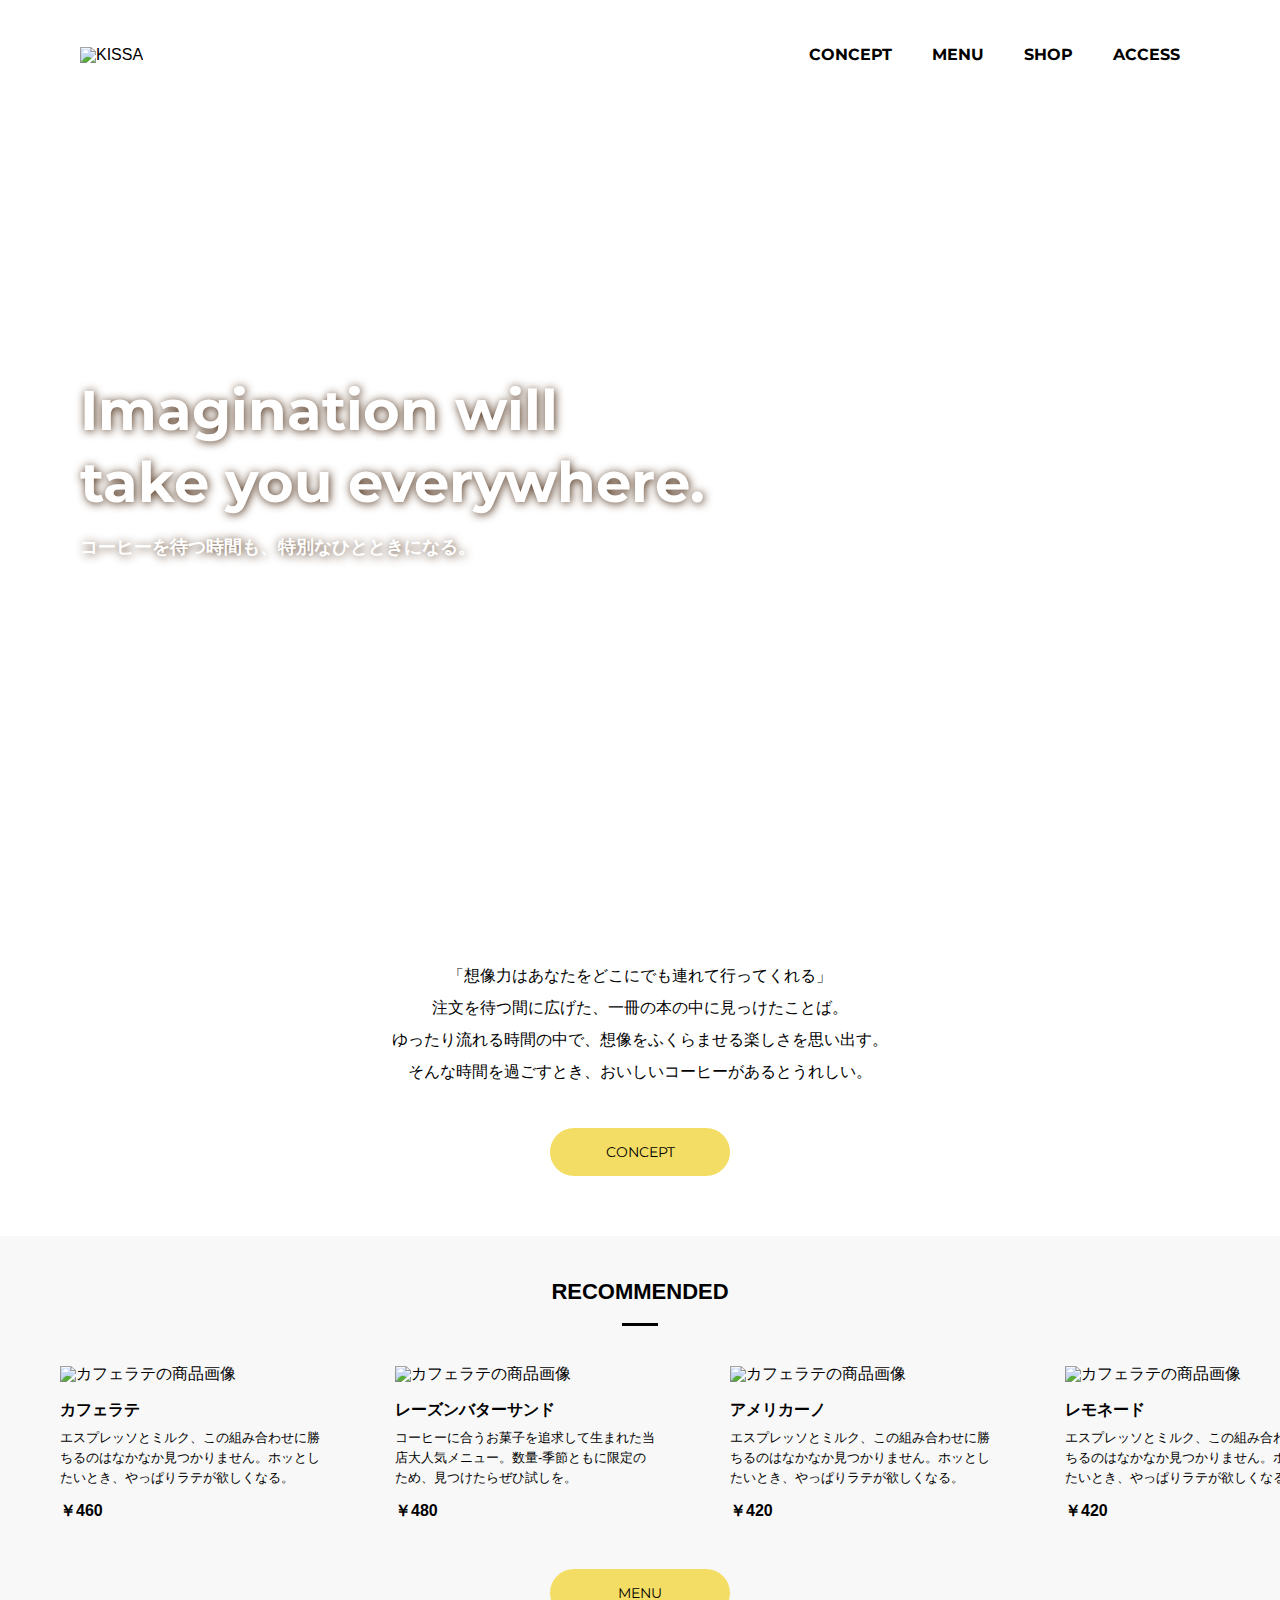
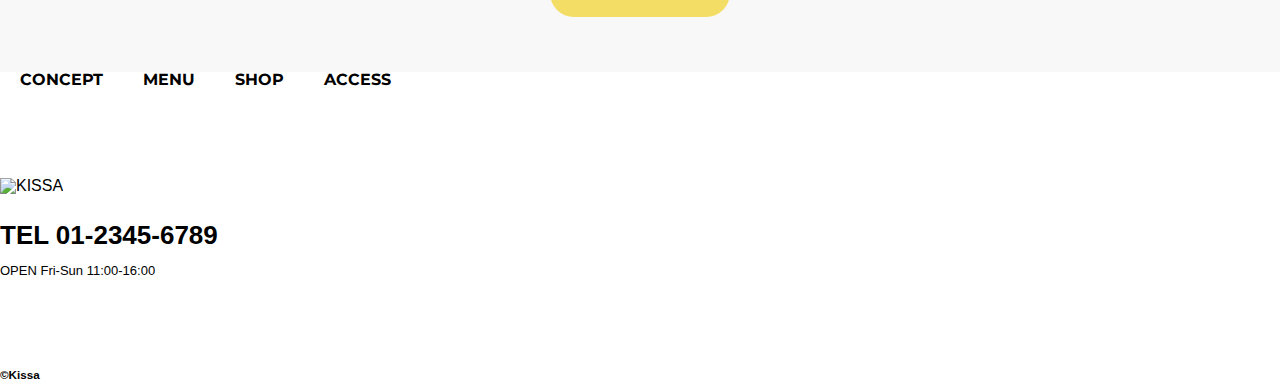
==== index.html @ 2f216c62 "Initial commit" ====
<!DOCTYPE html>
<html>
<!--head-->

<head>
  <meta charset="UTF-8">
  <title>KISSA official website</title>
  <meta name="description" content="自家焙煎したこだわりのコーヒーと、思わず長居したくなるような居心地の良い空間を提供するカフェ「KISSA」のウェブサイトです。">
  <meta name="viewport" content="width=device-width">
  <script src="HTML_CSS_WebDesign2\top\js\toggle-menu.js"></script>
  <link href="common.css" rel="stylesheet">
  <link href="index.css" rel="stylesheet">
  <link rel="preconnect" href="https://fonts.googleapis.com">
  <link rel="preconnect" href="https://fonts.gstatic.com" crossorigin>
  <link href="https://fonts.googleapis.com/css2?family=Montserrat:ital,wght@0,700;1,700&display=swap" rel="stylesheet">
</head>
<!--head-->

<body>
  <header class="header">
    <div class="header-inner">
      <a class="header-logo" href="common.html">
        <img src="HTML_CSS_WebDesign2\top\images\common\logo-header.png" alt="KISSA">
      </a>
      <button class="toggle-menu-button"></button>
      <div class="header-site-menu">
        <nav class="site-menu">
          <ul>
            <li><a href="HTML_CSS_WebDesign2\HTML_CSS_WebDesign2\down\kissa\concept.html">CONCEPT</a></li>
            <li><a href="HTML_CSS_WebDesign2\HTML_CSS_WebDesign2\down\kissa\menu.html">MENU</a></li>
            <li><a href="HTML_CSS_WebDesign2\HTML_CSS_WebDesign2\down\kissa\shop.html">SHOP</a></li>
            <li><a href="HTML_CSS_WebDesign2\HTML_CSS_WebDesign2\down\kissa\access.html">ACCESS</a></li>
          </ul>
        </nav>
      </div>
    </div>
  </header>
  <!--main-->
  <main class="main">
    <div class="first-view">
      <div class="first-view-text">
        <h1>Imagination will <br>take you everywhere.</h1>
        <p>コーヒーを待つ時間も、特別なひとときになる。</p>
      </div>
    </div>
    <div class="lead">
      <p>
        「想像力はあなたをどこにでも連れて行ってくれる」<br>注文を待つ間に広げた、一冊の本の中に見っけたことば。<br>ゆったり流れる時間の中で、想像をふくらませる楽しさを思い出す。<br>そんな時間を過ごすとき、おいしいコーヒーがあるとうれしい。
      </p>
      <div class="link-button-area">
        <a class="link-button" href="concept.html">CONCEPT</a>
      </div>
    </div>
    <div class="recommended">
      <h2>RECOMMENDED</h2>
      <ul class="item-list">
        <li>
          <img src="HTML_CSS_WebDesign2\top\images\index\img-item01.jpg" alt="カフェラテの商品画像">
          <dl>
            <dt>カフェラテ</dt>
            <dd>エスプレッソとミルク、この組み合わせに勝ちるのはなかなか見つかりません。ホッとしたいとき、やっぱりラテが欲しくなる。</dd>
          </dl>
          <p class="price">￥460</p>
        </li>
        <li>
          <img src="HTML_CSS_WebDesign2\top\images\index\img-item02.jpg" alt="カフェラテの商品画像">
          <dl>
            <dt>レーズンバターサンド</dt>
            <dd>コーヒーに合うお菓子を追求して生まれた当店大人気メニュー。数量‐季節ともに限定のため、見つけたらぜひ試しを。</dd>
          </dl>
          <p class="price">￥480</p>
        </li>
        <li>
          <img src="HTML_CSS_WebDesign2\top\images\index\img-item03.jpg" alt="カフェラテの商品画像">
          <dl>
            <dt>アメリカーノ</dt>
            <dd>エスプレッソとミルク、この組み合わせに勝ちるのはなかなか見つかりません。ホッとしたいとき、やっぱりラテが欲しくなる。</dd>
          </dl>
          <p class="price">￥420</p>
        </li>
        <li>
          <img src="HTML_CSS_WebDesign2\top\images\index\img-item04.jpg" alt="カフェラテの商品画像">
          <dl>
            <dt>レモネード</dt>
            <dd>エスプレッソとミルク、この組み合わせに勝ちるのはなかなか見つかりません。ホッとしたいとき、やっぱりラテが欲しくなる。</dd>
          </dl>
          <p class="price">￥420</p>
        </li>
        <li>
          <img src="HTML_CSS_WebDesign2\top\images\index\img-item05.jpg" alt="カフェラテの商品画像">
          <dl>
            <dt>ホットドック‐チリ</dt>
            <dd>エスプレッソとミルク、この組み合わせに勝ちるのはなかなか見つかりません。ホッとしたいとき、やっぱりラテが欲しくなる。</dd>
          </dl>
          <p class="price">￥540</p>
        </li>
      </ul>
      <div class="link-button-area">
        <a class="link-button" href="menu.html">MENU</a>
      </div>
    </div>
  </main>
  <!--main-->
  <!--footer-->
  <footer class="footerssss">
    <nav class="site-menu">
      <ul>
        <li><a href="HTML_CSS_WebDesign2\HTML_CSS_WebDesign2\down\kissa\concept.html">CONCEPT</a></li>
        <li><a href="HTML_CSS_WebDesign2\HTML_CSS_WebDesign2\down\kissa\menu.html">MENU</a></li>
        <li><a href="HTML_CSS_WebDesign2\HTML_CSS_WebDesign2\down\kissa\shop.html">SHOP</a></li>
        <li><a href="HTML_CSS_WebDesign2\HTML_CSS_WebDesign2\down\kissa\access.html">ACCESS</a></li>
      </ul>
    </nav>
    <a class="footer-logo" href="common.html">
      <img src="HTML_CSS_WebDesign2\top\images\common\logo-footer.png" alt="KISSA">
    </a>
    <p class="footer-tel">TEL 01-2345-6789</p>
    <p class="footer-time">OPEN Fri-Sun 11:00-16:00</p>
    <p class="copyright"><small>&copy;Kissa</small></p>

  </footer>
  <!--footer-->
</body>

</html>
---- common.css ----
@charset "utf-8";

*,
::before,
::after{
  padding: 0;
  margin: 0;
  box-sizing: border-box;
}

ul,ol{
  list-style: none;
}

a{
  color: inherit;
  text-decoration: none;
}

body{
  font-family: sans-serif;
  font-size: 16px;
  color: #000000;
  line-height: 1;
  background-color: #ffff;
}

img{
  max-width: 100%;
}

.header-inner{
  max-width: 1200px;
  height: 110px;
  margin-left: auto;
  margin-right: auto;
  padding-left: 40px;
  padding-right: 40px;
  display: flex;
  justify-content: space-between;
  align-items: center;
}

.toggle-menu-button{
  display: none;
}

.header-logo{
  display: block;
  width: 170px;
}

.site-menu ul {
  display: flex;
}

.site-menu ul li{
  margin-left: 20px;
  margin-right: 20px;
}

.site-menu ul li a {
  font-family: "Montserrat", sans-serif;
  font-weight: bold;
}

.footer{
  color: #fff;
  background-color: #24211b;
  padding-top: 30px;
  padding-bottom: 15px;
  display: flex;
  flex-direction: column;
  align-items: center;
}

.footer-logo{
  display: block;
  width: 235px;
  margin-top: 90px;
}

.footer-tel{
  font-size: 26px;
  font-weight: bold;
  margin-top: 28px;
}

.footer-time{
  font-size: 13px;
  margin-top: 16px;
}

.copyright{
  font-size: 14px;
  font-weight: bold;
  margin-top: 90px;
}

@media (max-width: 800px){
  .site-menu ul{
    display: block;
    text-align: center;
  }

  .site-menu li{
    margin-top: 20px;
  }

  .header{
    position: fixed;
    top: 0;
    left: 0;
    right: 0;
    background-color: #fff;
    height: 50px;
    z-index: 10;
    box-shadow: 0 3px 6px rgba(0, 0, 0, 0.1);
  }

  .header-inner{
    padding-left: 20px;
    padding-right: 20px;
    height: 100%;
    position: relative;
  }

  .header-logo{
    width: 100px;
  }

  .header-site-menu {
    position: absolute;
    top: 100%;
    left: 0;
    right: 0;
    color: #ffffff;
    background-color: #736E62;
    padding-top: 30px;
    padding-bottom: 50px;
    display: none;
  }

  .header-site-menu.is-show {
    display: block;
  }

  .toggle-menu-button{
    display: block;
    width: 44px;
    height: 34px;
    background-image: url(../HTML_CSS_WebDesign2/top/images/common/icon-menu.png);
    background-size: 50%;
    background-position: center;
    background-repeat: no-repeat;
    background-color: transparent;
    border: none;
    border-radius: 0;
    outline:none;
  }

  .main{
    padding-top: 50px;
  }

  .footer-logo{
    margin-top: 60px;
  }

  .footer-tel{
    font-size: 20px;
  }

  .copyright{
    margin-top: 50px;
  }
}
---- index.css ----
@charset "utf-8";

.first-view {
  height: calc(100vh - 110px);
  background-image: url(../HTML_CSS_WebDesign2/top/images/index/bg-main.jpg);
  background-repeat: no-repeat;
  background-position: center center;
  background-size: cover;
  display: flex;
  align-items: center;
}

.first-view-text {
  width: 100%;
  max-width: 1200px;
  margin-left: auto;
  margin-right: auto;
  padding-left: 40px;
  padding-bottom: 80px;
  color: #fff;
  font-weight: bold;
  text-shadow: 1px 1px 10px #4b2c14;
}

.first-view-text h1 {
  font-family: "Montserrat", sans-serif;
  font-size: 56px;
  line-height: 72px;
}

.first-view-text p {
  font-size: 18px;
  margin-top: 20px;
}

.lead{
  max-width: 1200px;
  margin: 60px auto;

}

.lead p{
  line-height: 2;
  text-align: center;
  
}

.link-button-area{
  text-align: center;
  margin-top: 40px;
}

.link-button{
  background-color: #f4dd64;
  display: inline-block;
  min-width: 180px;
  line-height: 48px;
  border-radius: 24px;
  font-family: 'Montserrat', sans-serif;
  font-size: 14px;
}

.link-button:hover{
  background-color: #d8b500;
}

.recommended{
  background-color: #f8f8f8;
  padding-top: 45px;
  padding-bottom: 55px;
}

.recommended h2{
  font-size: 22px;
  font-weight: bold;
  text-align: center;
}

.recommended h2::after{
  content: '';
  display: block;
  width: 36px;
  height: 3px;
  background-color: #000000;
  margin-top: 20px;
  margin-left: auto;
  margin-right: auto;
}

.item-list{
  display: flex;
  padding: 40px 60px 10px 60px;
  overflow: scroll;
}

.item-list li{
  flex-shrink: 0;
  width: 260px;
  margin-left: 75px;
}

.item-list li:first-child{
  margin-left: 0px;
}

.item-list dl{
  margin-top: 20px;
}

.item-list dt{
  font-weight: bold;
}

.item-list dd{
  font-size: 13px;
  line-height: 20px;
  margin-top: 10px;
}

.item-list .price{
  font-weight: bold;
  margin-top: 15px;
}

@media (max-width: 800px){
  .first-view{
    height: calc(100vh - 50px);
    background-image: url(../HTML_CSS_WebDesign2/top/images/index/bg-main-sp.jpg);
    align-items: flex-start;
  }

  .first-view-text{
    padding-top: 60px;
    padding-left: 20px;
  }

  .first-view-text h1{
    font-size: 36px;
    line-height: 48px;
  }

  .first-view-text p{
    font-size: 14px;
    margin-top: 15px;
  }
  
  .lead {
    padding-left: 20px;
    padding-right: 20px;
  }

  .lead p{
    text-align: left;
  }

  .item-list{
    padding-left: 20px;
    padding-right: 20px;
  }

  .item-list li{
    width: 220px;
    margin-left: 30px;
  }
}
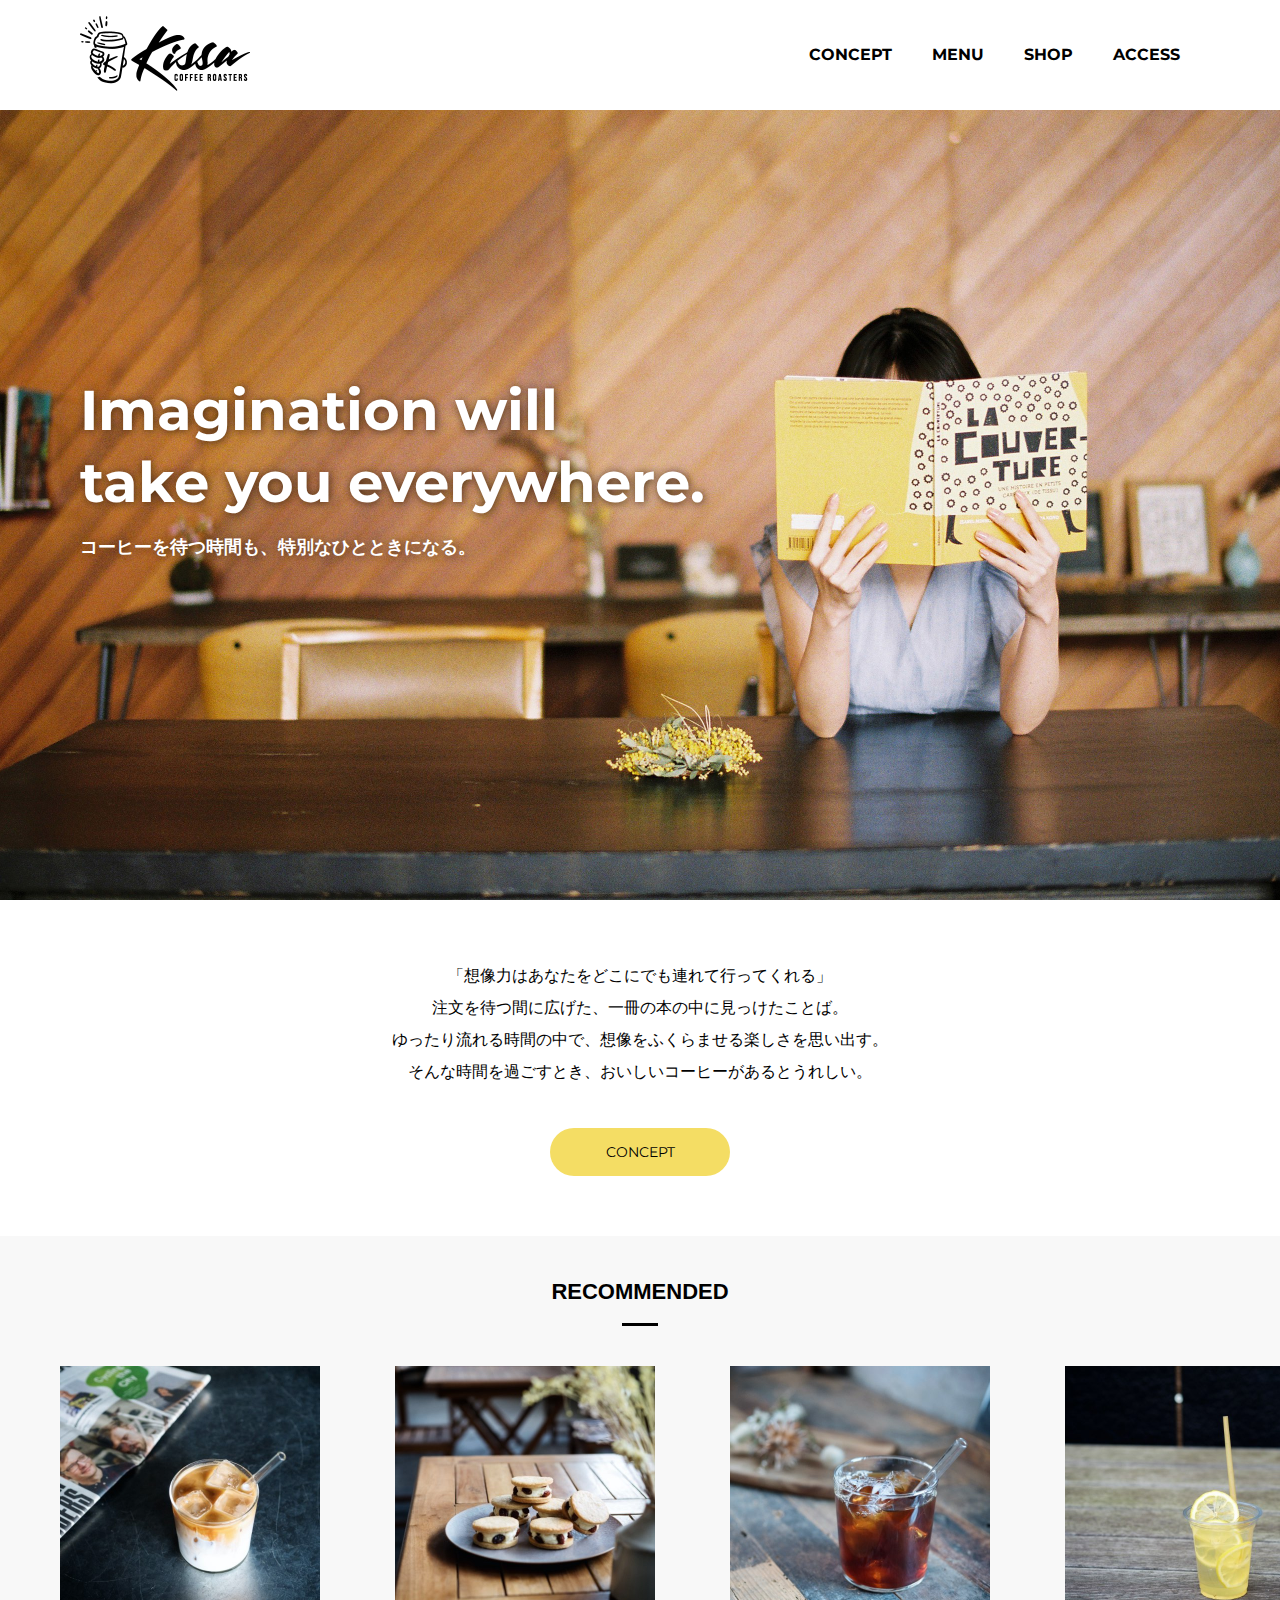
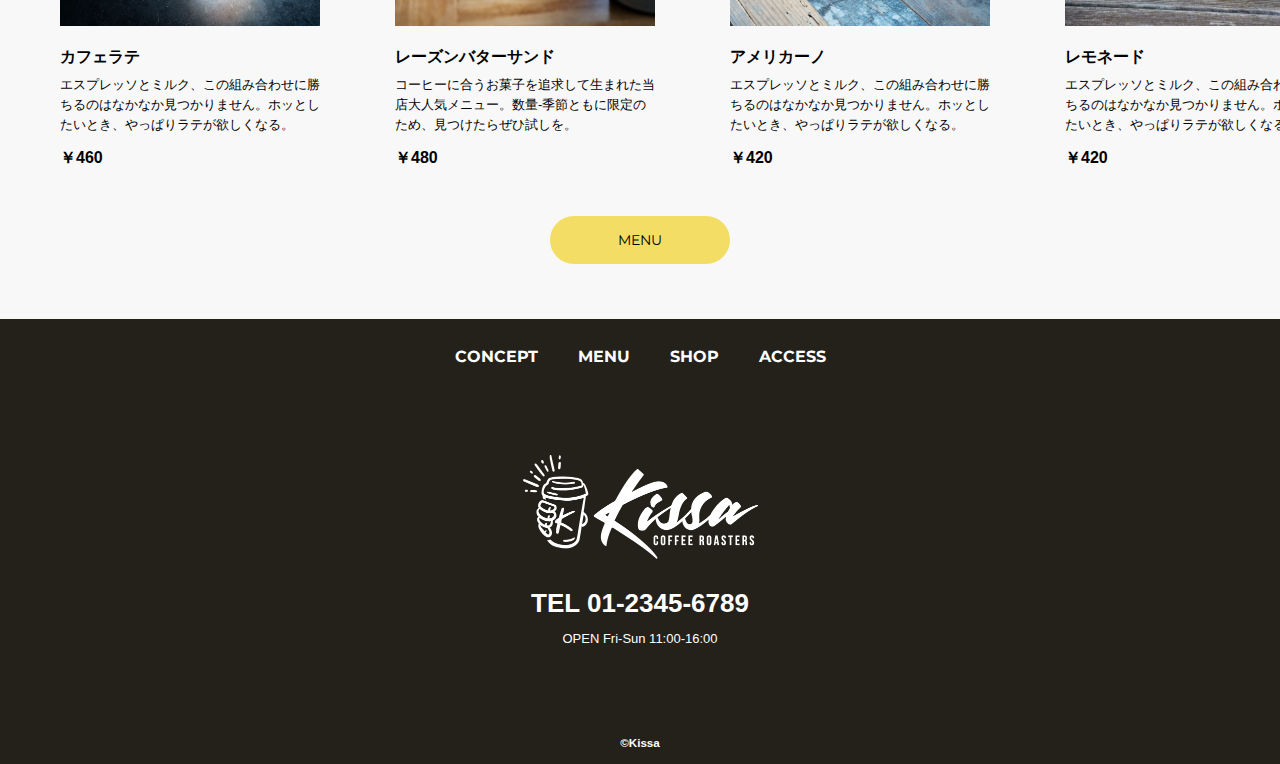
==== commit dd06d5fe: "new version" ====
--- a/index.html
+++ b/index.html
@@ -102,10 +102,10 @@
   </main>
   <!--main-->
   <!--footer-->
-  <footer class="footerssss">
+  <footer class="footer">
     <nav class="site-menu">
       <ul>
-        <li><a href="HTML_CSS_WebDesign2\HTML_CSS_WebDesign2\down\kissa\concept.html">CONCEPT</a></li>
+        <li><a href="concept.html">CONCEPT</a></li>
         <li><a href="HTML_CSS_WebDesign2\HTML_CSS_WebDesign2\down\kissa\menu.html">MENU</a></li>
         <li><a href="HTML_CSS_WebDesign2\HTML_CSS_WebDesign2\down\kissa\shop.html">SHOP</a></li>
         <li><a href="HTML_CSS_WebDesign2\HTML_CSS_WebDesign2\down\kissa\access.html">ACCESS</a></li>
